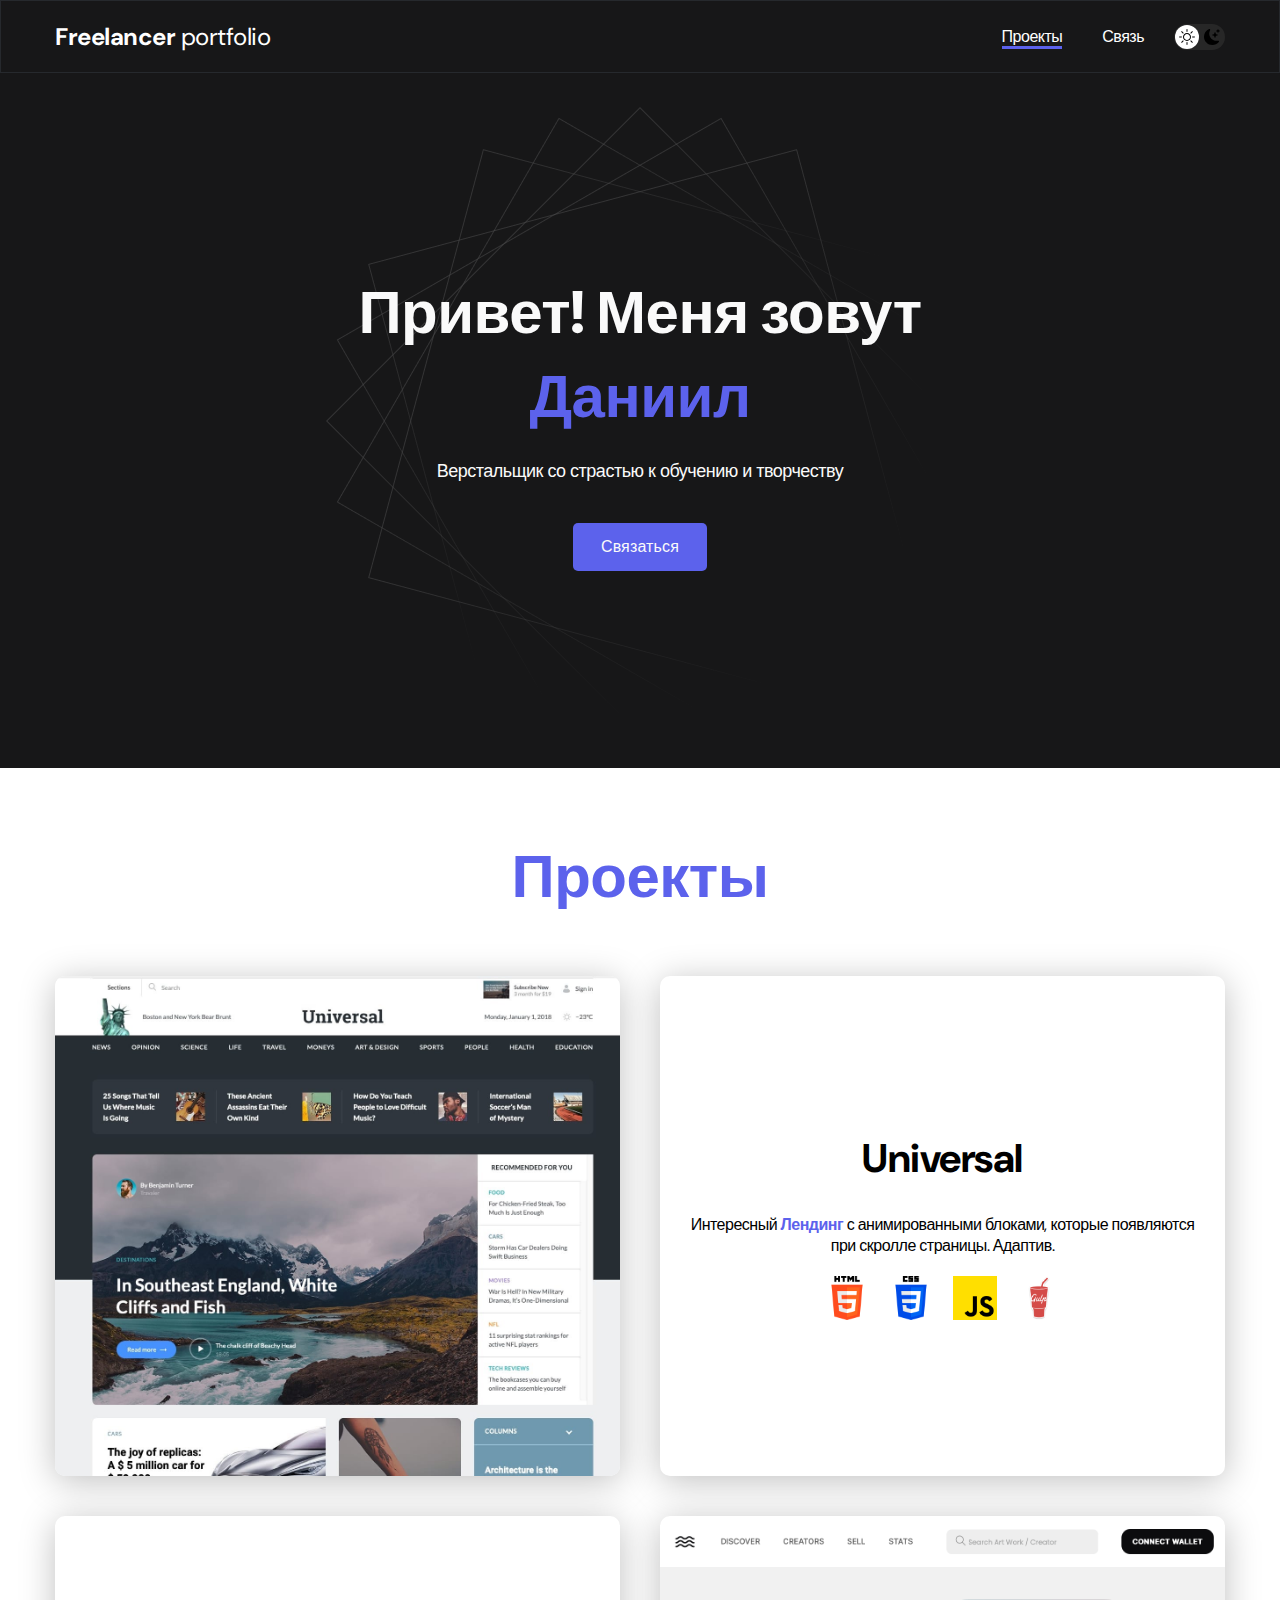
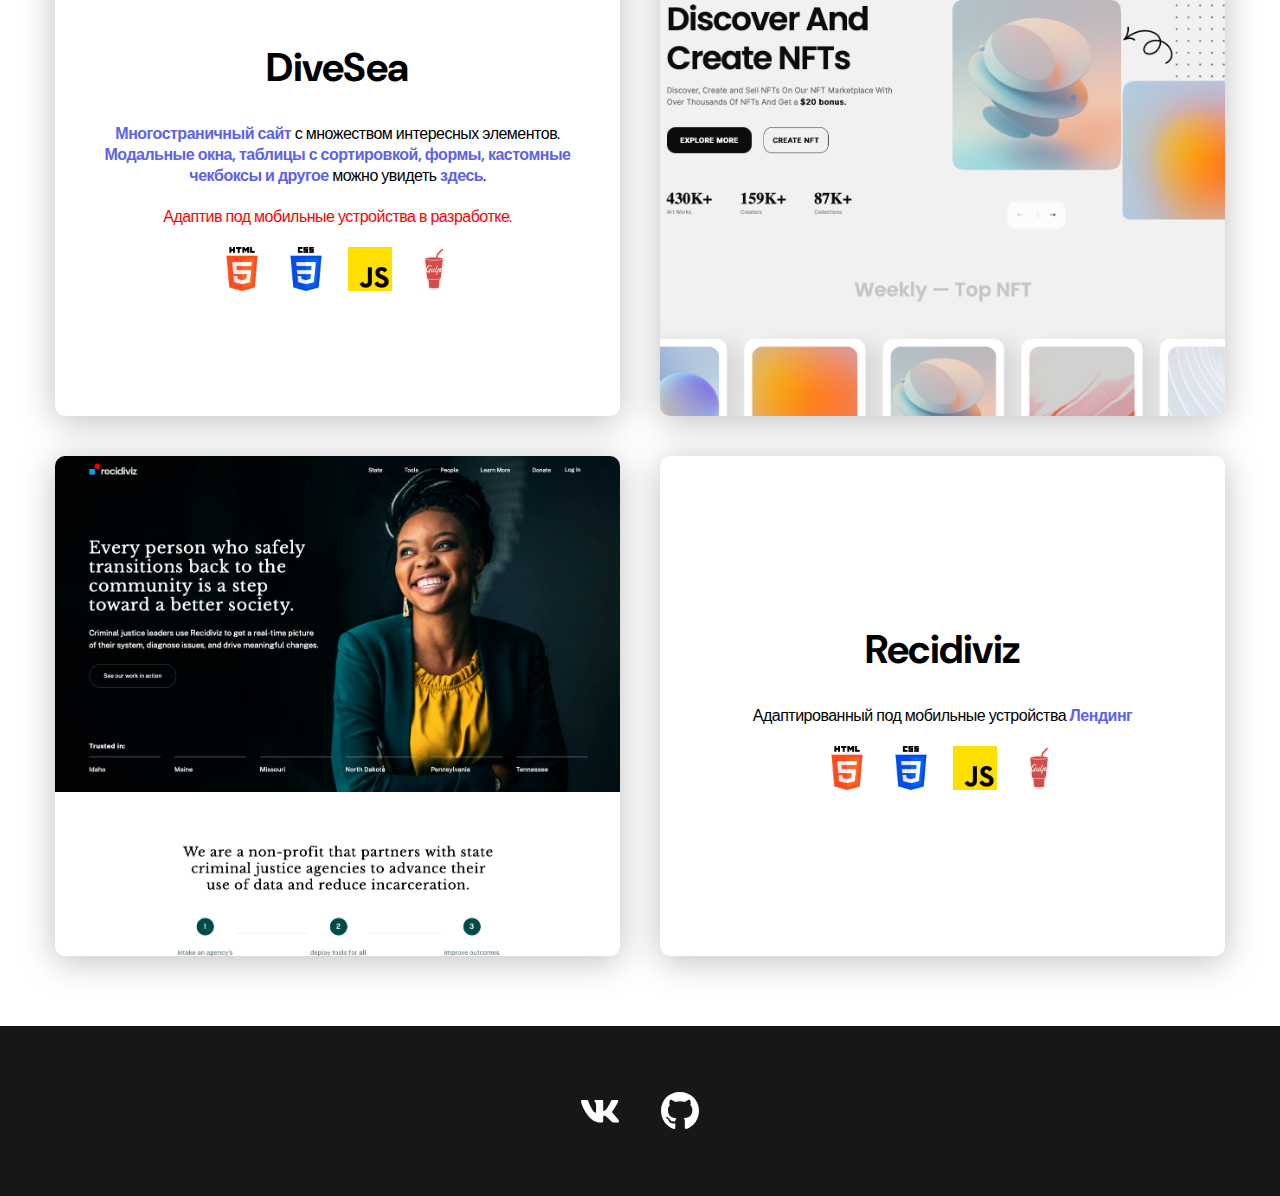
==== index.html @ 97111f99 "first commit" ====
<!DOCTYPE html>
<html lang="en">
<head>
    <meta charset="UTF-8">
    <meta http-equiv="X-UA-Compatible" content="IE=edge">
    <meta name="viewport" content="width=device-width, initial-scale=1.0">
    <link rel="stylesheet" href="./css/main.css">
    <title>Porfolio 02</title>
</head>
<body class="">
    <nav class="nav">
        <div class="container">
            <div class="nav-row">
                <a href="#" class="nav__logo"><strong>Freelancer</strong> portfolio</a>

                <button class="dark-mode-btn">
                    <img class="dark-mode-btn__icon" src="./img/icons/sun.svg" alt="Light mode">
                    <img class="dark-mode-btn__icon" src="./img/icons/moon.svg" alt="Dark mode">
                </button>

                <ul class="nav__list">
                    <li class="nav-item nav-item--active"><a href="#projects">Проекты</a></li>
                    <li class="nav-item"><a href="./contacts-page.html">Связь</a></li>
                </ul>
            </div>
        </div>
    </nav>
    <header class="header">
        <div class="header-wrapper">
            <h1 class="header__title"><strong>Привет! Меня зовут <em>Даниил</em></strong></h1>
            <p class="header__suptitle">Верстальщик со страстью к обучению и творчеству</p>
            <a href="/contacts-page.html" class="header__btn">Связаться</a>
        </div>
    </header>
    <main>
        <section class="projects" id="projects">
            <div class="container">
                <h2 class="title-1">Проекты</h2>
                <ul class="projects-grid projects__items">
                    <li class="projects__item projects__item--universal">
                        <img src="./img/cards/01.jpg" alt="">
                        <div class="projcets__item-block info-block">
                            <h4 class="info-block__title">Universal</h4>
                            <div class="info-block__btns">
                                <a href="https://github.com/Daniil-Fox/Universal" target="_blank" class="info-block__btn info-block__btn--github">GitHub</a>
                                <a href="https://daniil-fox.github.io/Universal/" target="_blank" class="info-block__btn info-block__btn--preview">Preview</a>
                            </div>
                        </div>
                    </li>
                    <li class="projects__item projects-item">
                        <h3 class="projects-item__title">Universal</h3>
                        <p  class="projects-item__desc">Интересный <span>Лендинг</span> с анимированными блоками, которые появляются при скролле страницы. Адаптив.</p>
                        <ul class="projects-item__stack stack">
                            <li class="stack__item">
                                <img src="img/icons/html-icon.png" alt="html">
                            </li>
                            <li class="stack__item">
                                <img src="img/icons/css-icon.png" alt="html">
                            </li>
                            <li class="stack__item">
                                <img src="img/icons/js-icon.png" alt="html">
                            </li>
                            <li class="stack__item">
                                <img src="img/icons/gulp-icon.png" alt="html">
                            </li>
                        </ul>
                    </li>
                </ul>
                <ul class="projects-grid projects__items">
                    <li class="projects__item projects__item--universal">
                        <img src="./img/cards/03.png" alt="">
                        <div class="projcets__item-block info-block">
                            <h4 class="info-block__title">DiveSea</h4>
                            <div class="info-block__btns">
                                <a href="https://github.com/Daniil-Fox/DiveSea" target="_blank" class="info-block__btn info-block__btn--github">GitHub</a>
                                <a href="https://daniil-fox.github.io/DiveSea/" target="_blank" class="info-block__btn info-block__btn--preview">Preview</a>
                            </div>
                        </div>
                    </li>
                    <li class="projects__item projects-item">
                        <h3 class="projects-item__title">DiveSea</h3>
                        <p  class="projects-item__desc"><span>Многостраничный сайт</span> с множеством интересных элементов. <span>Модальные окна, таблицы с сортировкой, формы, кастомные чекбоксы и другое</span> можно увидеть <span>здесь</span>.</p>
                        <p class="warning">Адаптив под мобильные устройства в разработке.</p>
                        <ul class="projects-item__stack stack">
                            <li class="stack__item">
                                <img src="img/icons/html-icon.png" alt="html">
                            </li>
                            <li class="stack__item">
                                <img src="img/icons/css-icon.png" alt="html">
                            </li>
                            <li class="stack__item">
                                <img src="img/icons/js-icon.png" alt="html">
                            </li>
                            <li class="stack__item">
                                <img src="img/icons/gulp-icon.png" alt="html">
                            </li>
                        </ul>
                    </li>
                </ul>
                <ul class="projects-grid projects__items">
                    <li class="projects__item projects__item--universal">
                        <img src="./img/cards/02.png" alt="">
                        <div class="projcets__item-block info-block">
                            <h4 class="info-block__title">Recidiviz</h4>
                            <div class="info-block__btns">
                                <a href="https://github.com/Daniil-Fox/Recidiviz" target="_blank" class="info-block__btn info-block__btn--github">GitHub</a>
                                <a href="https://daniil-fox.github.io/Recidiviz/" target="_blank" class="info-block__btn info-block__btn--preview">Preview</a>
                            </div>
                        </div>
                    </li>
                    <li class="projects__item projects-item">
                        <h3 class="projects-item__title">Recidiviz</h3>
                        <p  class="projects-item__desc">Адаптированный под мобильные устройства <span>Лендинг</span></p>
                        <ul class="projects-item__stack stack">
                            <li class="stack__item">
                                <img src="img/icons/html-icon.png" alt="html">
                            </li>
                            <li class="stack__item">
                                <img src="img/icons/css-icon.png" alt="html">
                            </li>
                            <li class="stack__item">
                                <img src="img/icons/js-icon.png" alt="html">
                            </li>
                            <li class="stack__item">
                                <img src="img/icons/gulp-icon.png" alt="html">
                            </li>
                        </ul>
                    </li>
                </ul>
                
            </div>
        </section>
    </main>
    <footer class="footer">
        <div class="footer__wrapper">
            <ul class="footer__socials">
                <li class="socials__item">
                   <a href="https://vk.com/artyushenkod"><img src="./img/socials/vk.svg" alt=""></a> 
                </li>
                <li class="socials__item">
                   <a href="https://github.com/Daniil-Fox"><img src="./img/socials/gitHub.svg" alt=""></a> 
                </li>
            </ul>
        </div>
    </footer>
    <script src="js/main.js"></script>
</body>
</html>
---- css/main.css ----
@import url("https://fonts.googleapis.com/css2?family=DM+Sans:wght@400;500;700&family=Poppins:wght@400;500;700&display=swap");
body {
  font-family: "DM Sans", sans-serif;
  letter-spacing: -0.5px;
}

body, html {
  height: 100%;
  display: -webkit-box;
  display: -ms-flexbox;
  display: flex;
  -webkit-box-orient: vertical;
  -webkit-box-direction: normal;
      -ms-flex-direction: column;
          flex-direction: column;
}

.container {
  max-width: 1200px;
  padding: 0 15px;
  margin: 0 auto;
}

.title-1 {
  font-size: 60px;
  line-height: 78px;
  font-weight: 700;
  color: #5C62EC;
  text-align: center;
  margin-bottom: 60px;
}
.dark .title-1 {
  color: #FAFAFA;
}
@media screen and (max-width: 1000px) {
  .title-1 {
    font-size: 40px;
    line-height: 39px;
    margin-bottom: 30px;
  }
}

.title-2 {
  font-family: "DM Sans" sans-serif;
  font-size: 40px;
  line-height: 52px;
  font-weight: 700;
  margin-bottom: 20px;
}
@media (max-width: 425px) {
  .title-2 {
    font-size: 28px;
    line-height: 32px;
    margin-bottom: 10px;
  }
}

.dark {
  background-color: #252526;
  color: #FAFAFA;
}

.content-list {
  text-align: center;
}
.content-list__item {
  margin-bottom: 20px;
}

.warning {
  color: red;
}

/* Reset and base styles  */
* {
  padding: 0px;
  margin: 0px;
  border: none;
}

*,
*::before,
*::after {
  -webkit-box-sizing: border-box;
          box-sizing: border-box;
}

/* Links */
a, a:link, a:visited {
  text-decoration: none;
}

a:hover {
  text-decoration: none;
}

/* Common */
aside, nav, footer, header, section, main {
  display: block;
}

h1, h2, h3, h4, h5, h6, p {
  font-size: inherit;
  font-weight: inherit;
}

ul, ul li {
  list-style: none;
}

img {
  vertical-align: top;
}

img, svg {
  max-width: 100%;
  height: auto;
}

address {
  font-style: normal;
}

/* Form */
input, textarea, button, select {
  font-family: inherit;
  font-size: inherit;
  color: inherit;
  background-color: transparent;
}

input::-ms-clear {
  display: none;
}

button, input[type=submit] {
  display: inline-block;
  -webkit-box-shadow: none;
          box-shadow: none;
  background-color: transparent;
  background: none;
  cursor: pointer;
}

input:focus, input:active,
button:focus, button:active {
  outline: none;
}

button::-moz-focus-inner {
  padding: 0;
  border: 0;
}

label {
  cursor: pointer;
}

legend {
  display: block;
}

.nav {
  background-color: #171718;
  padding: 20px 0;
  color: #fff;
  border: 1px solid #26292D;
}

.nav-row {
  display: -webkit-box;
  display: -ms-flexbox;
  display: flex;
  -webkit-box-align: center;
      -ms-flex-align: center;
          align-items: center;
  -webkit-box-pack: end;
      -ms-flex-pack: end;
          justify-content: flex-end;
  -webkit-column-gap: 30px;
     -moz-column-gap: 30px;
          column-gap: 30px;
  row-gap: 20px;
  -ms-flex-wrap: wrap;
      flex-wrap: wrap;
}
@media screen and (max-width: 620px) {
  .nav-row {
    -webkit-box-pack: justify;
        -ms-flex-pack: justify;
            justify-content: space-between;
  }
}

.nav__logo {
  font-family: "Poppins" sans-serif;
  font-size: 24px;
  color: #fff;
  margin-right: auto;
}

.nav__list {
  display: -webkit-box;
  display: -ms-flexbox;
  display: flex;
  -webkit-box-align: center;
      -ms-flex-align: center;
          align-items: center;
  -webkit-column-gap: 40px;
     -moz-column-gap: 40px;
          column-gap: 40px;
  font-weight: 500;
  font-family: "Poppins" sans-serif;
}

.nav-item {
  position: relative;
  line-height: 24px;
  -webkit-transition: 0.2s ease-in;
  transition: 0.2s ease-in;
}
.nav-item a {
  color: #fff;
}
.nav-item--active::after {
  content: "";
  position: absolute;
  bottom: 0;
  left: 0;
  width: 100%;
  height: 3px;
  background-color: #5C62EC;
}
.nav-item:hover a::after {
  content: "";
  position: absolute;
  bottom: 0;
  left: 0;
  width: 100%;
  height: 3px;
  background-color: #5C62EC;
  opacity: 0.4;
}

.header {
  min-height: 695px;
  padding: 40px 0;
  display: -webkit-box;
  display: -ms-flexbox;
  display: flex;
  -webkit-box-orient: vertical;
  -webkit-box-direction: normal;
      -ms-flex-direction: column;
          flex-direction: column;
  -webkit-box-align: center;
      -ms-flex-align: center;
          align-items: center;
  -webkit-box-pack: center;
      -ms-flex-pack: center;
          justify-content: center;
  background-color: #171718;
  background-image: url("./../img/header/header-bg.png");
  background-position: center, center;
  background-size: auto;
  background-repeat: no-repeat;
}
@media screen and (max-width: 620px) {
  .header {
    min-height: unset;
  }
}

.header-wrapper {
  color: #FAFAFA;
  max-width: 630px;
  text-align: center;
}

.header__title {
  font-size: 40px;
  font-weight: 700;
  line-height: 1.4;
  margin-bottom: 20px;
}
.header__title strong {
  font-size: 60px;
}
.header__title strong em {
  font-style: normal;
  color: #5C62EC;
}
@media screen and (max-width: 1000px) {
  .header__title {
    font-size: 30px;
  }
  .header__title strong {
    font-size: 40px;
  }
}

.header__suptitle {
  font-weight: 500;
  font-size: 18px;
  line-height: 24px;
  margin-bottom: 40px;
}
.header__suptitle p + p {
  margin-top: 1em;
}

.header__btn {
  display: inline-block;
  height: 48px;
  border-radius: 5px;
  background-color: #5C62EC;
  color: #FAFAFA;
  font-weight: 500;
  letter-spacing: 0.15px;
  font-size: 16px;
  line-height: 24px;
  padding: 12px 28px;
  -webkit-transition: opacity 0.2s ease-in, top 0.2s ease-in;
  transition: opacity 0.2s ease-in, top 0.2s ease-in;
}
.header__btn:hover {
  opacity: 0.8;
}
.header__btn:active {
  position: relative;
  top: 1px;
}

.projects {
  padding: 70px 0;
}
@media screen and (max-width: 1000px) {
  .projects {
    padding: 35px 0;
  }
}
.projects__items:not(:last-child) {
  margin-bottom: 40px;
}
.projects__items:nth-child(odd) .projects__item:nth-child(even) {
  -webkit-box-ordinal-group: 0;
      -ms-flex-order: -1;
          order: -1;
}
@media (max-width: 810px) {
  .projects__items:nth-child(odd) .projects__item:nth-child(even) {
    -webkit-box-ordinal-group: 1;
        -ms-flex-order: 0;
            order: 0;
  }
}

.projects-grid {
  display: grid;
  grid-template-columns: repeat(2, 1fr);
  gap: 30px 40px;
}
@media screen and (max-width: 1000px) {
  .projects-grid {
    -webkit-box-pack: center;
        -ms-flex-pack: center;
            justify-content: center;
    grid-template-columns: repeat(auto-fit, minmax(320px, 370px));
  }
}

.projects__item {
  position: relative;
  max-height: 500px;
  -webkit-box-shadow: 0px 5px 35px rgba(0, 0, 0, 0.25);
          box-shadow: 0px 5px 35px rgba(0, 0, 0, 0.25);
  overflow: hidden;
  border-radius: 10px;
  -webkit-transition: -webkit-transform 0.2s ease-in;
  transition: -webkit-transform 0.2s ease-in;
  transition: transform 0.2s ease-in;
  transition: transform 0.2s ease-in, -webkit-transform 0.2s ease-in;
  background-color: #fff;
}
.projects__item a::after {
  content: "";
  position: absolute;
  inset: 0;
  z-index: 10;
}
.projects__item:hover {
  -webkit-transform: scale(1.05);
          transform: scale(1.05);
}
.projects__item:hover .info-block {
  opacity: 1;
}
.projects__item img {
  max-width: 100%;
  height: auto;
}

.info-block {
  position: absolute;
  text-align: center;
  inset: 0;
  background: -webkit-gradient(linear, left top, left bottom, color-stop(15%, rgba(119, 219, 197, 0.411)), color-stop(64%, rgba(92, 97, 236, 0.5176470588)));
  background: linear-gradient(to bottom, rgba(119, 219, 197, 0.411) 15%, rgba(92, 97, 236, 0.5176470588) 64%);
  display: -webkit-box;
  display: -ms-flexbox;
  display: flex;
  -webkit-box-orient: vertical;
  -webkit-box-direction: normal;
      -ms-flex-direction: column;
          flex-direction: column;
  -webkit-box-align: center;
      -ms-flex-align: center;
          align-items: center;
  -webkit-box-pack: center;
      -ms-flex-pack: center;
          justify-content: center;
  opacity: 0;
  -webkit-transition: opacity 0.2s ease-in;
  transition: opacity 0.2s ease-in;
  padding: 10px 20px;
}
.info-block__title {
  font-size: 42px;
  color: #fff;
  font-weight: 700;
  margin-bottom: 20px;
}
.info-block__btns {
  display: -webkit-box;
  display: -ms-flexbox;
  display: flex;
  -webkit-box-orient: vertical;
  -webkit-box-direction: normal;
      -ms-flex-direction: column;
          flex-direction: column;
  width: 50%;
}
.info-block__btn {
  display: inline-block;
  position: relative;
  padding: 10px 20px;
  padding-left: 40px;
  margin-bottom: 20px;
  font-size: 16px;
  border: 1px solid #fff;
  border-radius: 5px;
  color: #fff;
  background-position: left 5px center;
  background-size: 30px 30px;
  background-repeat: no-repeat;
}
.info-block__btn--github {
  background-image: url("../img/socials/gitHub.svg");
}
.info-block__btn--preview {
  background-image: url("../img/icons/preview.svg");
}
.info-block__btn:hover {
  border-style: dashed;
}
@media (max-width: 810px) {
  .info-block {
    opacity: 1;
  }
}

.projects-item {
  display: -webkit-box;
  display: -ms-flexbox;
  display: flex;
  -webkit-box-orient: vertical;
  -webkit-box-direction: normal;
      -ms-flex-direction: column;
          flex-direction: column;
  -webkit-box-align: center;
      -ms-flex-align: center;
          align-items: center;
  -webkit-box-pack: center;
      -ms-flex-pack: center;
          justify-content: center;
  text-align: center;
  padding: 30px;
}
.projects-item__title {
  margin-bottom: 30px;
  font-size: 40px;
  font-weight: 700;
  color: #000;
}
.projects-item__desc {
  color: #000;
  margin-bottom: 20px;
}
.projects-item__desc span {
  font-weight: 700;
  font-style: 18px;
  color: #5C62EC;
}
.projects-item__desc + p {
  margin-bottom: 20px;
}

.stack {
  display: -webkit-box;
  display: -ms-flexbox;
  display: flex;
  -webkit-box-align: center;
      -ms-flex-align: center;
          align-items: center;
  counter-reset: 0 counter;
  gap: 20px;
}
.stack__item {
  position: relative;
  width: 44px;
  height: 44px;
  -webkit-transition: -webkit-transform 0.2s ease-in-out;
  transition: -webkit-transform 0.2s ease-in-out;
  transition: transform 0.2s ease-in-out;
  transition: transform 0.2s ease-in-out, -webkit-transform 0.2s ease-in-out;
}
.stack__item:hover {
  -webkit-transform: scale(1.5);
          transform: scale(1.5);
}
.stack img {
  width: 100%;
  height: 100%;
}

.footer {
  padding: 60px 20px;
  background-color: #171718;
  margin-top: auto;
}

.footer__wrapper {
  display: -webkit-box;
  display: -ms-flexbox;
  display: flex;
  -webkit-box-orient: vertical;
  -webkit-box-direction: normal;
      -ms-flex-direction: column;
          flex-direction: column;
  -webkit-box-pack: center;
      -ms-flex-pack: center;
          justify-content: center;
  -webkit-box-align: center;
      -ms-flex-align: center;
          align-items: center;
  row-gap: 27px;
}

.footer__socials {
  display: -webkit-box;
  display: -ms-flexbox;
  display: flex;
  -webkit-box-align: center;
      -ms-flex-align: center;
          align-items: center;
  -webkit-column-gap: 30px;
     -moz-column-gap: 30px;
          column-gap: 30px;
}

.socials__item {
  position: relative;
  width: 50px;
  height: 50px;
  display: -webkit-box;
  display: -ms-flexbox;
  display: flex;
  -webkit-box-align: center;
      -ms-flex-align: center;
          align-items: center;
  -webkit-box-pack: center;
      -ms-flex-pack: center;
          justify-content: center;
}
.socials__item::before {
  content: "";
  position: absolute;
  left: -10px;
  top: -10px;
  width: 50%;
  height: 50%;
  border-top: 2px solid #fff;
  border-left: 2px solid #fff;
  opacity: 0;
  -webkit-transition: opacity 0.2s ease-in;
  transition: opacity 0.2s ease-in;
}
.socials__item::after {
  content: "";
  position: absolute;
  right: -10px;
  bottom: -10px;
  width: 50%;
  height: 50%;
  border-bottom: 2px solid #fff;
  border-right: 2px solid #fff;
  opacity: 0;
  -webkit-transition: opacity 0.2s ease-in;
  transition: opacity 0.2s ease-in;
}
.socials__item:hover::after, .socials__item:hover::before {
  opacity: 1;
}
.socials__item a::after {
  content: "";
  position: absolute;
  inset: 0;
  z-index: 3;
}

.footer__copyright {
  color: #FAFAFA;
}

.project-details {
  max-width: 865px;
  margin: 0 auto;
  display: -webkit-box;
  display: -ms-flexbox;
  display: flex;
  -webkit-box-orient: vertical;
  -webkit-box-direction: normal;
      -ms-flex-direction: column;
          flex-direction: column;
  -webkit-box-align: center;
      -ms-flex-align: center;
          align-items: center;
}

.project-details__cover {
  -webkit-filter: drop-shadow(0px 5px 35px rgba(0, 0, 0, 0.25));
          filter: drop-shadow(0px 5px 35px rgba(0, 0, 0, 0.25));
  margin-bottom: 40px;
  max-width: 865px;
  max-height: 640px;
}

.project-details__desc {
  margin-bottom: 30px;
  color: #171718;
  font-weight: 700;
  font-size: 24px;
  line-height: 31.2px;
}
.dark .project-details__desc {
  color: #FAFAFA;
}

.repo-btn {
  height: 48px;
  color: #171718;
  line-height: 24px;
  font-weight: 500;
  letter-spacing: 0.15px;
  border: 1px solid #171718;
  padding: 12px 20px;
  border-radius: 5px;
  display: -webkit-box;
  display: -ms-flexbox;
  display: flex;
  -webkit-box-align: center;
      -ms-flex-align: center;
          align-items: center;
  -webkit-column-gap: 10px;
     -moz-column-gap: 10px;
          column-gap: 10px;
  -webkit-transition: all 0.2s ease-in;
  transition: all 0.2s ease-in;
}
.repo-btn:hover {
  opacity: 0.8;
  border: 1px dotted #171718;
}
.dark .repo-btn {
  border: 1px solid #FAFAFA;
  color: #FAFAFA;
}

.dark-mode-btn {
  display: block;
  width: 51px;
  height: 26px;
  border-radius: 50px;
  display: -webkit-box;
  display: -ms-flexbox;
  display: flex;
  -webkit-box-align: center;
      -ms-flex-align: center;
          align-items: center;
  -webkit-box-pack: justify;
      -ms-flex-pack: justify;
          justify-content: space-between;
  padding: 5px;
  background-color: #272727;
  position: relative;
  -webkit-box-ordinal-group: 10;
      -ms-flex-order: 9;
          order: 9;
}
.dark-mode-btn::before {
  content: "";
  display: block;
  width: 24px;
  height: 24px;
  border-radius: 50%;
  background-color: #fff;
  position: absolute;
  top: 1px;
  left: 1px;
  -webkit-transition: left 0.2s ease-in;
  transition: left 0.2s ease-in;
}
.dark-mode-btn.dark-mode-btn--active::before {
  left: 26px;
}
@media screen and (max-width: 620px) {
  .dark-mode-btn {
    -webkit-box-ordinal-group: 1;
        -ms-flex-order: 0;
            order: 0;
  }
}

.dark-mode-btn__icon {
  position: relative;
  z-index: 9;
}
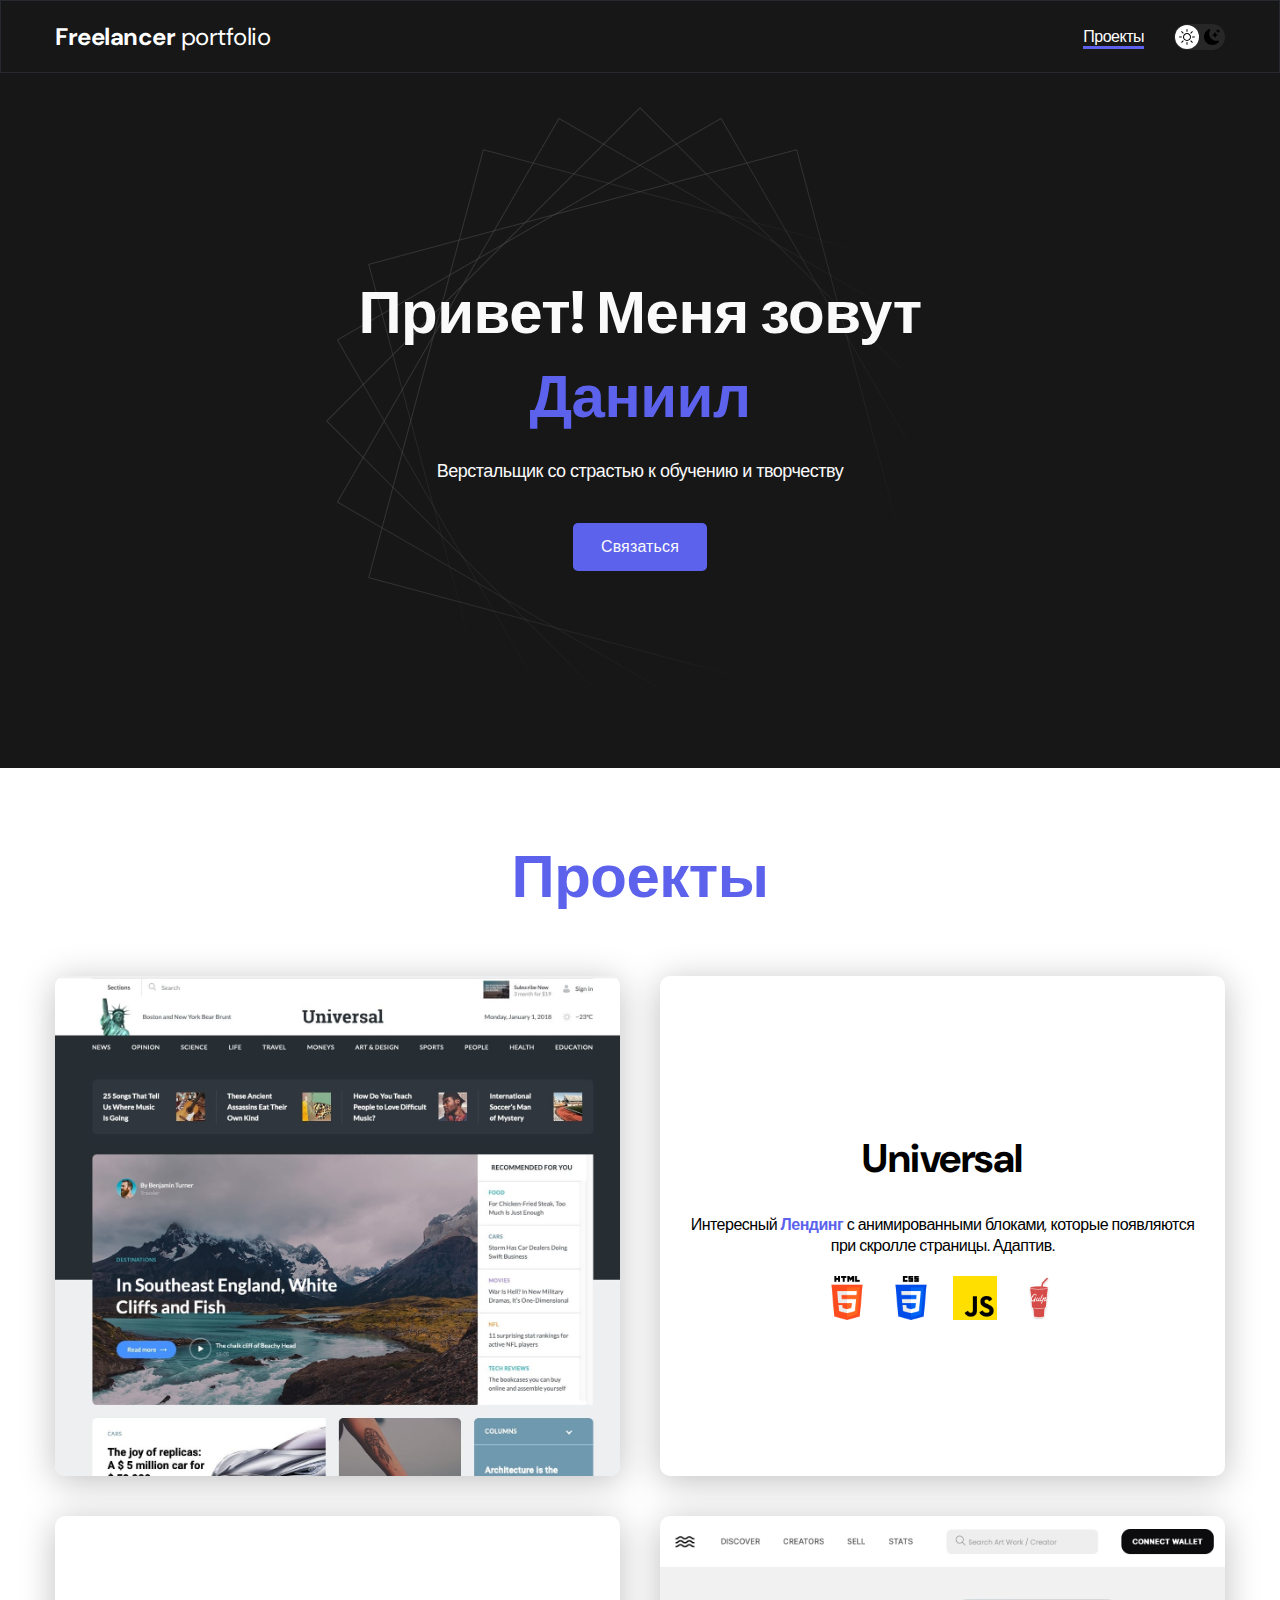
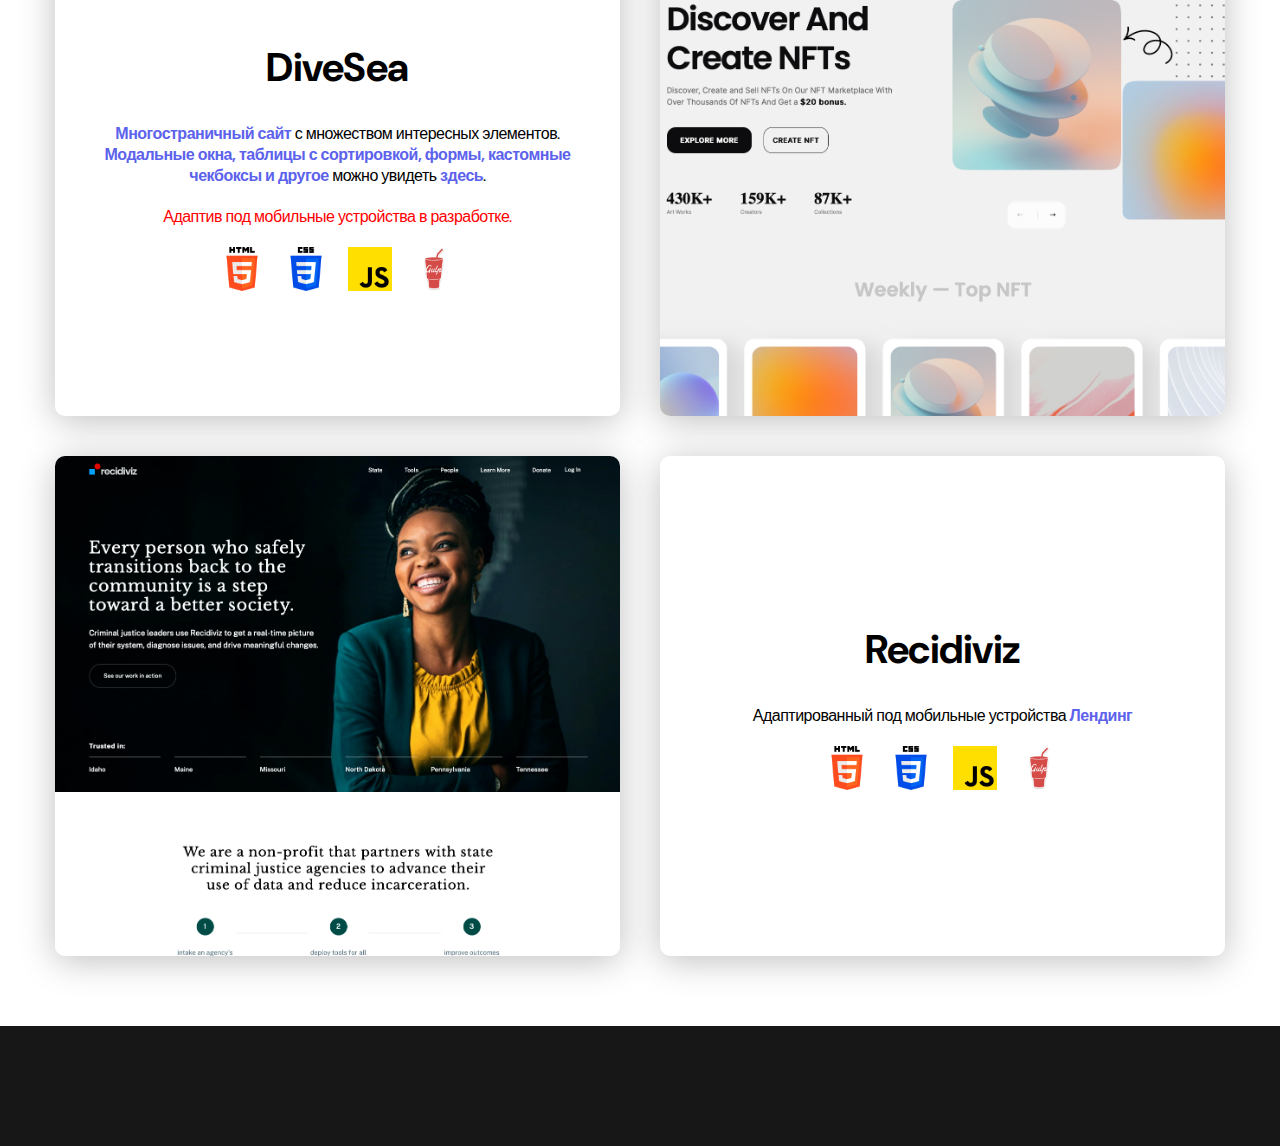
==== commit 61ce3a25: "Update index.html" ====
--- a/index.html
+++ b/index.html
@@ -20,7 +20,6 @@
 
                 <ul class="nav__list">
                     <li class="nav-item nav-item--active"><a href="#projects">Проекты</a></li>
-                    <li class="nav-item"><a href="./contacts-page.html">Связь</a></li>
                 </ul>
             </div>
         </div>
@@ -133,16 +132,9 @@
     </main>
     <footer class="footer">
         <div class="footer__wrapper">
-            <ul class="footer__socials">
-                <li class="socials__item">
-                   <a href="https://vk.com/artyushenkod"><img src="./img/socials/vk.svg" alt=""></a> 
-                </li>
-                <li class="socials__item">
-                   <a href="https://github.com/Daniil-Fox"><img src="./img/socials/gitHub.svg" alt=""></a> 
-                </li>
-            </ul>
+            
         </div>
     </footer>
     <script src="js/main.js"></script>
 </body>
-</html>+</html>
